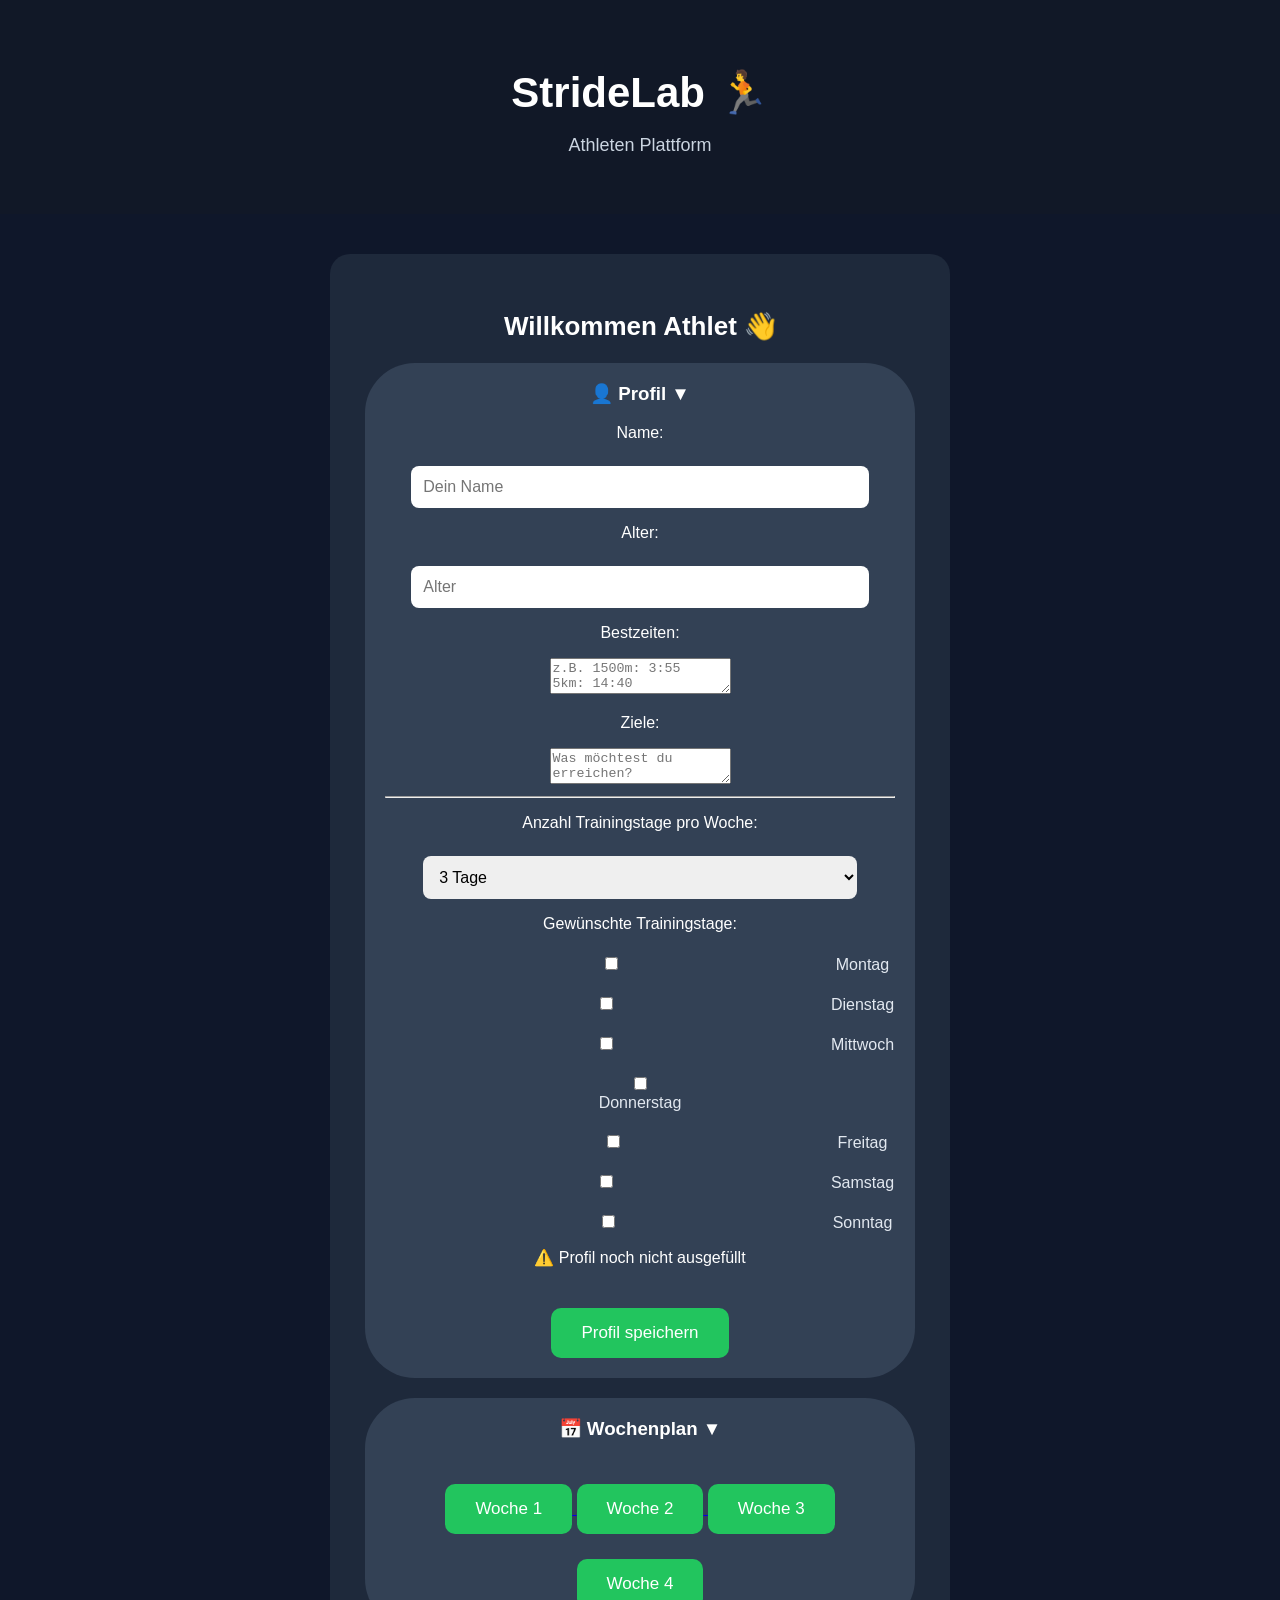
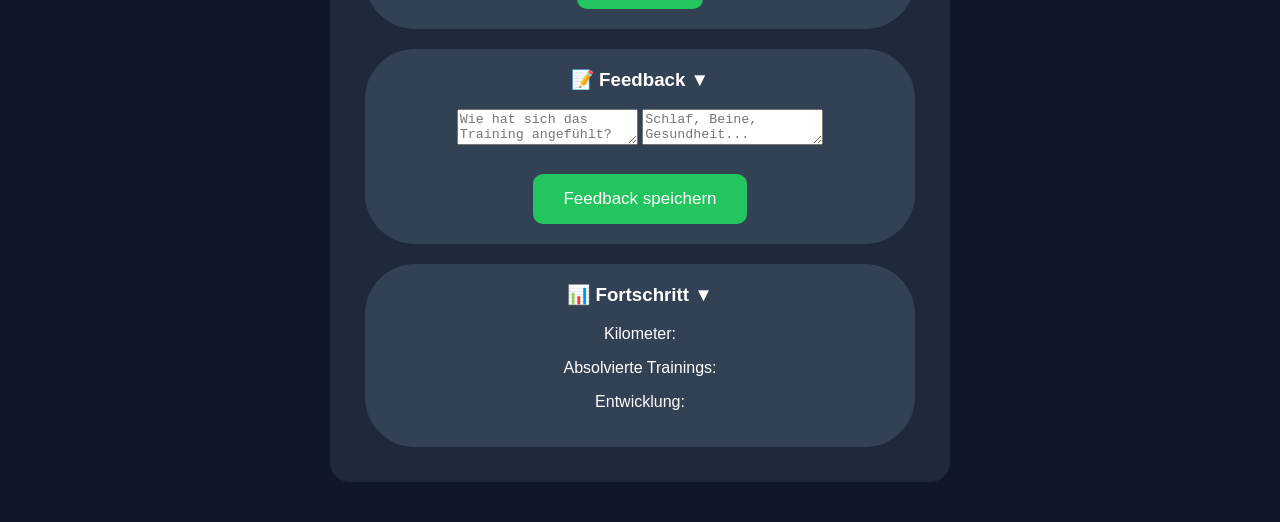
==== athlete.html @ d0e984a2 "Update athlete.html" ====
<!DOCTYPE html>
<html>

<head>
    <title>StrideLab Athlete</title>
    <link rel="stylesheet" href="style.css">
</head>


<body>


<header>

<h1>StrideLab 🏃</h1>

<p>Athleten Plattform</p>

</header>



<section>


<h2>Willkommen Athlet 👋</h2>



<div class="card">


<h3 onclick="toggleProfile()">
👤 Profil ▼
</h3>



<div id="profile">


<p>
Name:
</p>
<input id="profileName" placeholder="Dein Name">



<p>
Alter:
</p>
<input id="profileAge" type="number" placeholder="Alter">



<p>
Bestzeiten:
</p>
<textarea id="profileTimes" placeholder="z.B. 1500m: 3:55&#10;5km: 14:40&#10;10km: 31:20"></textarea>



<p>
Ziele:
</p>
<textarea id="profileGoals" placeholder="Was möchtest du erreichen?"></textarea>



<hr>



<p>
Anzahl Trainingstage pro Woche:
</p>

<select id="trainingDays">

<option value="3">3 Tage</option>
<option value="4">4 Tage</option>
<option value="5">5 Tage</option>
<option value="6">6 Tage</option>
<option value="7">7 Tage</option>

</select>



<p>
Gewünschte Trainingstage:
</p>


<label>
<input type="checkbox" class="weekday" value="Montag">
Montag
</label>


<label>
<input type="checkbox" class="weekday" value="Dienstag">
Dienstag
</label>


<label>
<input type="checkbox" class="weekday" value="Mittwoch">
Mittwoch
</label>


<label>
<input type="checkbox" class="weekday" value="Donnerstag">
Donnerstag
</label>


<label>
<input type="checkbox" class="weekday" value="Freitag">
Freitag
</label>


<label>
<input type="checkbox" class="weekday" value="Samstag">
Samstag
</label>


<label>
<input type="checkbox" class="weekday" value="Sonntag">
Sonntag
</label>


</div>



<p id="profileStatus">
⚠️ Profil noch nicht ausgefüllt
</p>


<div id="profileView" class="card" style="display:none;">

<h3>🏃 Athletenprofil</h3>

<p id="viewName"></p>

<p id="viewAge"></p>

<p id="viewTimes"></p>

<p id="viewGoals"></p>

<p id="viewTrainingDays"></p>

<p id="viewWeekdays"></p>


<button onclick="editProfile()">
✏️ Profil bearbeiten
</button>
</div>



<button id="safeButton" onclick="saveProfile()">
Profil speichern
</button>

</div>







<div class="card">


<h3 onclick="toggleWeeks()">
📅 Wochenplan ▼
</h3>



<div id="weeks">



<a href="training.html?week=1">

<button>
Woche 1
</button>

</a>



<a href="training.html?week=2">

<button>
Woche 2
</button>

</a>



<a href="training.html?week=3">

<button>
Woche 3
</button>

</a>



<a href="training.html?week=4">

<button>
Woche 4
</button>

</a>



</div>



</div>







<div class="card">


<h3 onclick="toggleFeedback()">
📝 Feedback ▼
</h3>



<div id="feedback">


<textarea placeholder="Wie hat sich das Training angefühlt?"></textarea>



<textarea placeholder="Schlaf, Beine, Gesundheit..."></textarea>



<button>
Feedback speichern
</button>



</div>



</div>







<div class="card">


<h3 onclick="toggleProgress()">
📊 Fortschritt ▼
</h3>



<div id="progress">


<p>
Kilometer:
</p>


<p>
Absolvierte Trainings:
</p>


<p>
Entwicklung:
</p>



</div>



</div>





</section>





<script src="athlete.js"></script>


</body>

</html>
---- style.css ----
body {
    font-family: Arial, sans-serif;
    background: #0f172a;
    color: white;
    text-align: center;
    margin: 0;
    padding: 0;
}

header {
    background: #111827;
    padding: 40px 20px;
}

header h1 {
    font-size: 42px;
    margin-bottom: 10px;
}

header p {
    font-size: 18px;
    color: #cbd5e1;
}

section {
    background: #1e293b;
    max-width: 550px;
    margin: 40px auto;
    padding: 35px;
    border-radius: 20px;
}

h2 {
    font-size: 26px;
}

label {
    display: block;
    margin-top: 15px;
    color: #e2e8f0;
}

select, input {
    width: 85%;
    padding: 12px;
    margin-top: 8px;
    border-radius: 8px;
    border: none;
    font-size: 16px;
}

button {
    margin-top: 25px;
    background: #22c55e;
    color: white;
    border: none;
    padding: 15px 30px;
    border-radius: 10px;
    font-size: 17px;
    cursor: pointer;
}

button:hover {
    background: #16a34a;
}

#result {
    margin-top: 30px;
    text-align: left;
    line-height: 1.8;
}
.card {
    background: #334155;
    margin-top: 20px;
    padding: 20px;
    border-radius: 50px;
}

.card h3 {
    margin-top: 0;
}
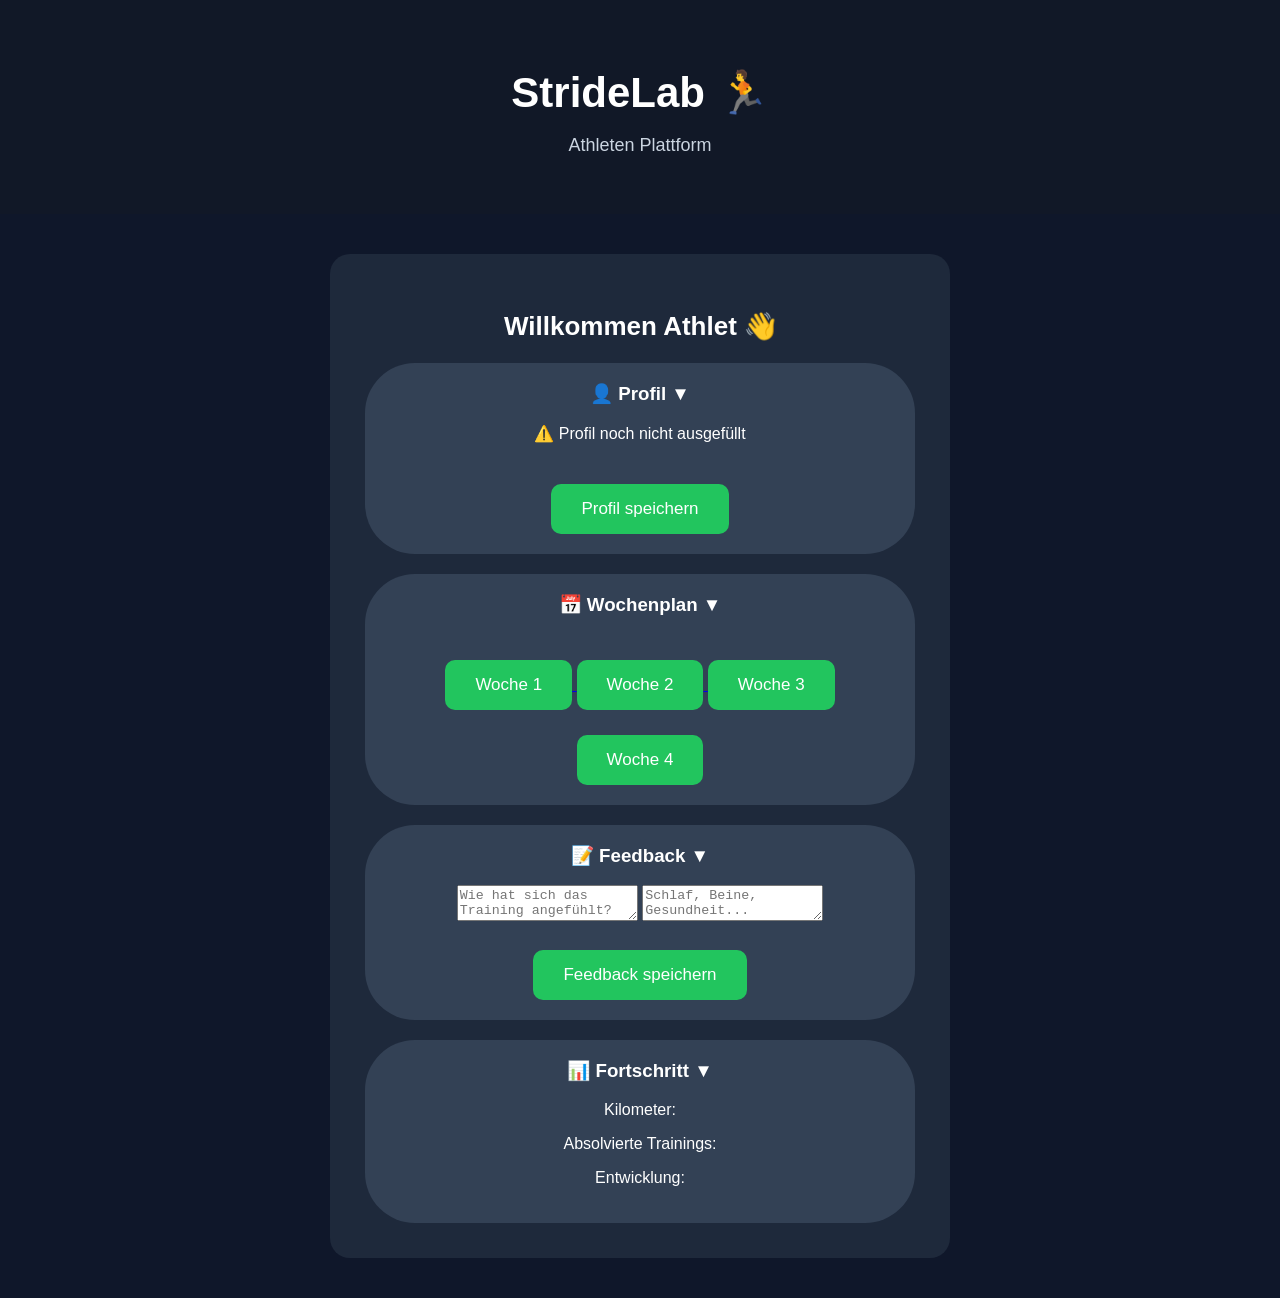
==== commit 53d13c30: "Update athlete.html" ====
--- a/athlete.html
+++ b/athlete.html
@@ -36,7 +36,7 @@
 
 
 
-<div id="profile">
+<div id="profile" style="display:none;">
 
 
 <p>
@@ -138,9 +138,7 @@
 
 
 
-<p id="profileStatus">
-⚠️ Profil noch nicht ausgefüllt
-</p>
+<p id="profileStatus"></p>
 
 
 <div id="profileView" class="card" style="display:none;">
@@ -167,7 +165,7 @@
 
 
 
-<button id="safeButton" onclick="saveProfile()">
+<button id="saveButton" onclick="saveProfile()">
 Profil speichern
 </button>
 
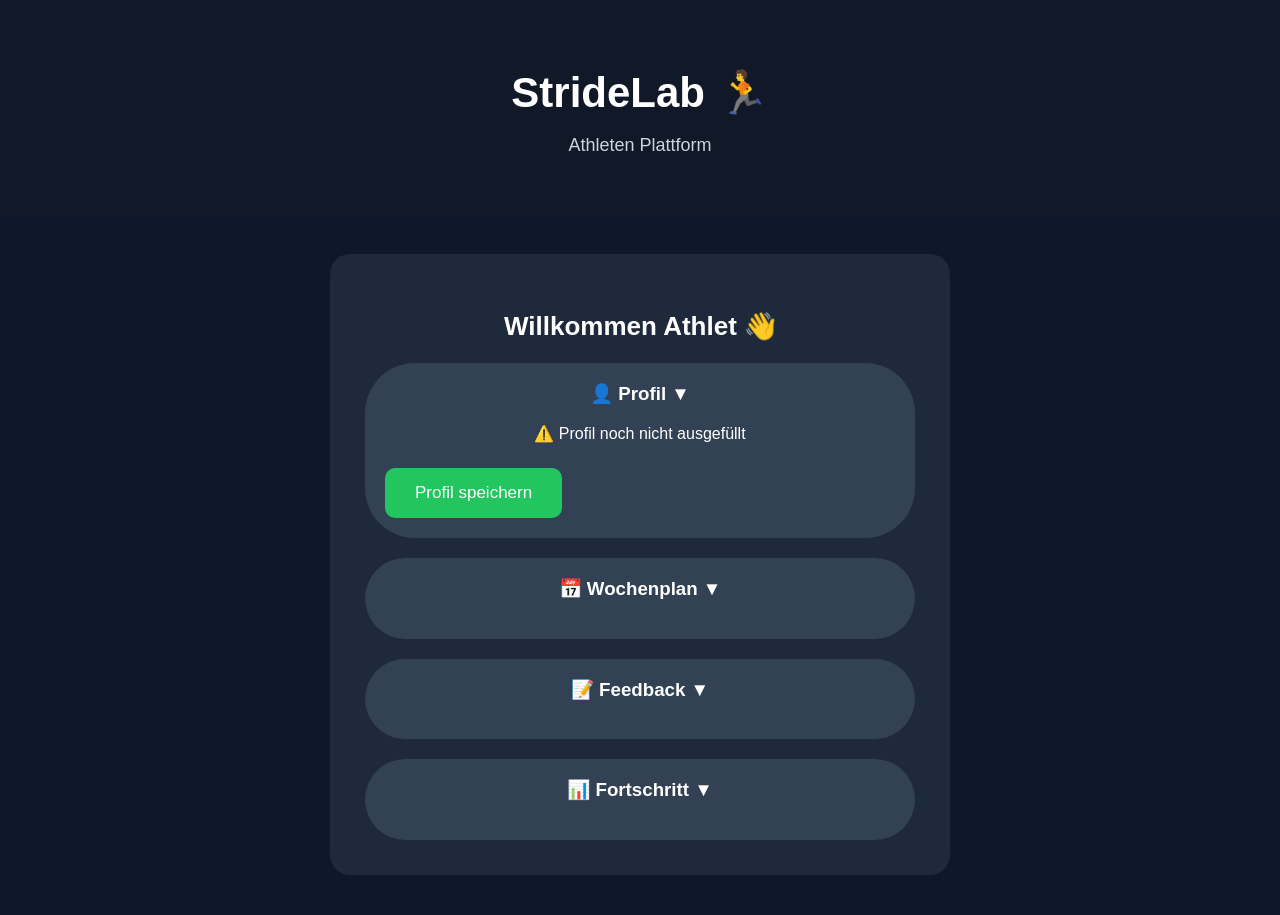
==== commit 4d4d98b5: "Update athlete.html" ====
--- a/athlete.html
+++ b/athlete.html
@@ -18,7 +18,9 @@
 
 </header>
 
-
+<button id="backToCoach" onclick="goBackToCoach()" style="display:none;">
+⬅ Zurück zum Coach
+</button>
 
 <section>
 
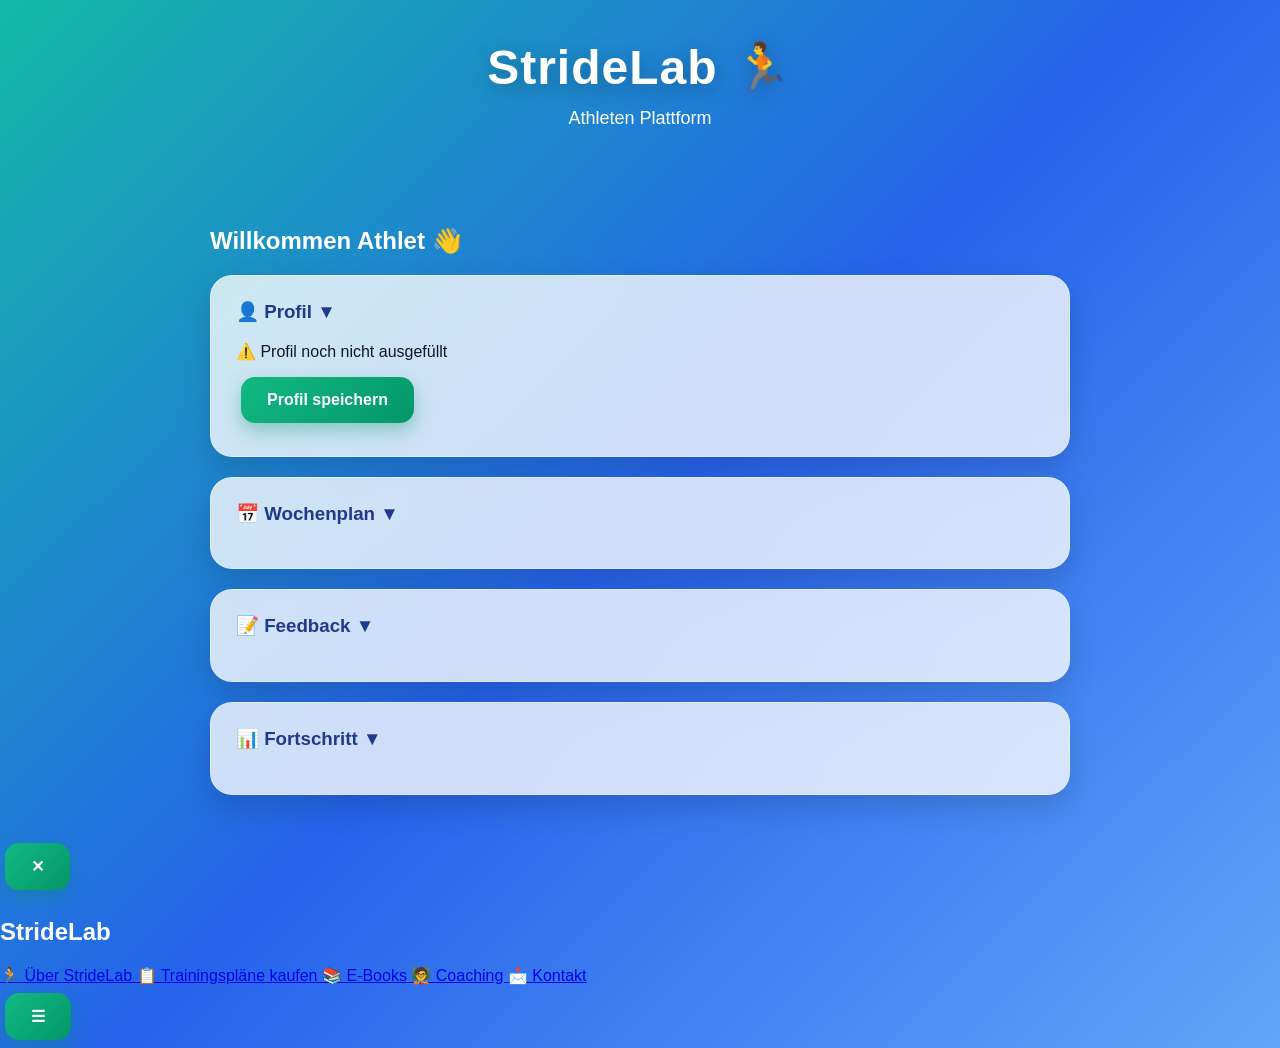
==== commit 8c73d194: "Update athlete.html" ====
--- a/athlete.html
+++ b/athlete.html
@@ -2,8 +2,10 @@
 <html>
 
 <head>
-    <title>StrideLab Athlete</title>
-    <link rel="stylesheet" href="style.css">
+
+<title>StrideLab Athlete</title>
+<link rel="stylesheet" href="style.css">
+
 </head>
 
 
@@ -17,15 +19,20 @@
 <p>Athleten Plattform</p>
 
 </header>
+
+
 
 <button id="backToCoach" onclick="goBackToCoach()" style="display:none;">
 ⬅ Zurück zum Coach
 </button>
 
+
+
 <section>
 
 
 <h2>Willkommen Athlet 👋</h2>
+
 
 
 
@@ -41,31 +48,31 @@
 <div id="profile" style="display:none;">
 
 
-<p>
-Name:
-</p>
+<p>Name:</p>
+
 <input id="profileName" placeholder="Dein Name">
 
 
 
-<p>
-Alter:
-</p>
+<p>Alter:</p>
+
 <input id="profileAge" type="number" placeholder="Alter">
 
 
 
-<p>
-Bestzeiten:
-</p>
-<textarea id="profileTimes" placeholder="z.B. 1500m: 3:55&#10;5km: 14:40&#10;10km: 31:20"></textarea>
-
-
-
-<p>
-Ziele:
-</p>
-<textarea id="profileGoals" placeholder="Was möchtest du erreichen?"></textarea>
+<p>Bestzeiten:</p>
+
+<textarea id="profileTimes"
+placeholder="z.B. 1500m: 3:55
+5km: 14:40
+10km: 31:20"></textarea>
+
+
+
+<p>Ziele:</p>
+
+<textarea id="profileGoals"
+placeholder="Was möchtest du erreichen?"></textarea>
 
 
 
@@ -73,9 +80,8 @@
 
 
 
-<p>
-Anzahl Trainingstage pro Woche:
-</p>
+<p>Anzahl Trainingstage pro Woche:</p>
+
 
 <select id="trainingDays">
 
@@ -89,9 +95,7 @@
 
 
 
-<p>
-Gewünschte Trainingstage:
-</p>
+<p>Gewünschte Trainingstage:</p>
 
 
 <label>
@@ -140,12 +144,19 @@
 
 
 
-<p id="profileStatus"></p>
+<p id="profileStatus">
+</p>
+
+
 
 
 <div id="profileView" class="card" style="display:none;">
 
-<h3>🏃 Athletenprofil</h3>
+
+<h3>
+🏃 Athletenprofil
+</h3>
+
 
 <p id="viewName"></p>
 
@@ -158,12 +169,16 @@
 <p id="viewTrainingDays"></p>
 
 <p id="viewWeekdays"></p>
+
 
 
 <button onclick="editProfile()">
 ✏️ Profil bearbeiten
 </button>
-</div>
+
+
+</div>
+
 
 
 
@@ -171,6 +186,8 @@
 Profil speichern
 </button>
 
+
+
 </div>
 
 
@@ -188,55 +205,36 @@
 
 
 
-<div id="weeks">
-
-
-
-<a href="training.html?week=1">
-
-<button>
+<div id="weeks" style="display:none;">
+
+
+
+<button onclick="openWeek(1)">
 Woche 1
 </button>
 
-</a>
-
-
-
-<a href="training.html?week=2">
-
-<button>
+
+<button onclick="openWeek(2)">
 Woche 2
 </button>
 
-</a>
-
-
-
-<a href="training.html?week=3">
-
-<button>
+
+<button onclick="openWeek(3)">
 Woche 3
 </button>
 
-</a>
-
-
-
-<a href="training.html?week=4">
-
-<button>
+
+<button onclick="openWeek(4)">
 Woche 4
 </button>
 
-</a>
-
-
-
-</div>
-
-
-
-</div>
+
+
+</div>
+
+
+</div>
+
 
 
 
@@ -253,14 +251,17 @@
 
 
 
-<div id="feedback">
-
-
-<textarea placeholder="Wie hat sich das Training angefühlt?"></textarea>
-
-
-
-<textarea placeholder="Schlaf, Beine, Gesundheit..."></textarea>
+<div id="feedback" style="display:none;">
+
+
+
+<textarea placeholder="Wie hat sich das Training angefühlt?">
+</textarea>
+
+
+
+<textarea placeholder="Schlaf, Beine, Gesundheit...">
+</textarea>
 
 
 
@@ -273,8 +274,9 @@
 </div>
 
 
-
-</div>
+</div>
+
+
 
 
 
@@ -291,7 +293,8 @@
 
 
 
-<div id="progress">
+<div id="progress" style="display:none;">
+
 
 
 <p>
@@ -313,8 +316,8 @@
 </div>
 
 
-
-</div>
+</div>
+
 
 
 
@@ -330,5 +333,47 @@
 
 
 </body>
+  <div id="sideMenu" class="side-menu">
+
+<button class="close-menu" onclick="toggleMenu()">
+✕
+</button>
+
+
+<h2>StrideLab</h2>
+
+
+<a href="#">
+🏃 Über StrideLab
+</a>
+
+
+<a href="#">
+📋 Trainingspläne kaufen
+</a>
+
+
+<a href="#">
+📚 E-Books
+</a>
+
+
+<a href="#">
+🧑‍🏫 Coaching
+</a>
+
+
+<a href="#">
+📩 Kontakt
+</a>
+
+
+</div>
+
+
+
+<button class="menu-button" onclick="toggleMenu()">
+☰
+</button>
 
 </html>
--- a/style.css
+++ b/style.css
@@ -1,82 +1,557 @@
+* {
+    box-sizing: border-box;
+}
+
+
 body {
-    font-family: Arial, sans-serif;
-    background: #0f172a;
+
+    margin: 0;
+
+    font-family: Arial, Helvetica, sans-serif;
+
+    min-height: 100vh;
+
+    background:
+    linear-gradient(
+        135deg,
+        #14b8a6 0%,
+        #2563eb 50%,
+        #60a5fa 100%
+    );
+
     color: white;
+
+}
+
+
+
+/* HEADER / BRANDING */
+
+
+header {
+
     text-align: center;
+
+    padding: 40px 20px;
+
+    background: transparent;
+
+}
+
+
+
+header h1 {
+
+    font-size: 48px;
+
+    font-weight: 800;
+
+    letter-spacing: 1px;
+
     margin: 0;
-    padding: 0;
-}
-
-header {
-    background: #111827;
-    padding: 40px 20px;
-}
-
-header h1 {
-    font-size: 42px;
-    margin-bottom: 10px;
-}
+
+    text-shadow:
+    0 5px 20px rgba(0,0,0,0.25);
+
+}
+
+
 
 header p {
+
     font-size: 18px;
-    color: #cbd5e1;
-}
+
+    margin-top: 12px;
+
+    font-weight: 500;
+
+}
+
+
+
+
+
 
 section {
-    background: #1e293b;
-    max-width: 550px;
-    margin: 40px auto;
-    padding: 35px;
-    border-radius: 20px;
-}
-
-h2 {
-    font-size: 26px;
-}
-
-label {
-    display: block;
-    margin-top: 15px;
-    color: #e2e8f0;
-}
-
-select, input {
-    width: 85%;
-    padding: 12px;
-    margin-top: 8px;
-    border-radius: 8px;
-    border: none;
+
+    max-width: 900px;
+
+    margin: auto;
+
+    padding: 20px;
+
+}
+
+
+
+
+
+
+
+/* CARDS */
+
+
+.card {
+
+    background:
+
+    rgba(255,255,255,0.78);
+
+
+    backdrop-filter:
+
+    blur(10px);
+
+
+    color: #0f172a;
+
+
+    border-radius: 22px;
+
+
+    padding: 25px;
+
+
+    margin: 20px 0;
+
+
+    border:
+
+    1px solid rgba(255,255,255,0.35);
+
+
+    box-shadow:
+
+    0 12px 30px rgba(0,0,0,0.15);
+
+}
+
+
+
+
+
+.card h2,
+.card h3,
+.card h4 {
+
+    color:
+
+    #1e3a8a;
+
+    margin-top: 0;
+
+}
+
+
+
+
+
+
+
+/* INPUTS */
+
+
+input,
+textarea,
+select {
+
+
+    width: 100%;
+
+
+    padding: 14px;
+
+
+    margin: 8px 0 18px 0;
+
+
+    border-radius: 12px;
+
+
+    border:
+
+    1px solid #cbd5e1;
+
+
+    background:
+
+    rgba(255,255,255,0.95);
+
+
+    color:
+
+    #0f172a;
+
+
     font-size: 16px;
-}
+
+
+}
+
+
+
+input::placeholder,
+textarea::placeholder {
+
+
+    color:
+
+    #64748b;
+
+}
+
+
+
+textarea {
+
+    min-height: 120px;
+
+    resize: vertical;
+
+}
+
+
+
+
+
+
+
+/* BUTTONS */
+
 
 button {
-    margin-top: 25px;
-    background: #22c55e;
-    color: white;
-    border: none;
-    padding: 15px 30px;
-    border-radius: 10px;
-    font-size: 17px;
-    cursor: pointer;
-}
+
+
+    background:
+
+    linear-gradient(
+        135deg,
+        #10b981,
+        #059669
+    );
+
+
+    color:
+
+    white;
+
+
+    border:
+
+    none;
+
+
+    padding:
+
+    14px 26px;
+
+
+    border-radius:
+
+    14px;
+
+
+    font-size:
+
+    16px;
+
+
+    font-weight:
+
+    bold;
+
+
+    cursor:
+
+    pointer;
+
+
+    margin:
+
+    8px 5px;
+
+
+    box-shadow:
+
+    0 8px 18px rgba(5,150,105,0.35);
+
+
+    transition:
+
+    0.25s;
+
+}
+
+
 
 button:hover {
-    background: #16a34a;
-}
-
-#result {
-    margin-top: 30px;
-    text-align: left;
-    line-height: 1.8;
-}
-.card {
-    background: #334155;
-    margin-top: 20px;
-    padding: 20px;
-    border-radius: 50px;
-}
-
-.card h3 {
-    margin-top: 0;
-}
-
+
+
+    transform:
+
+    translateY(-3px);
+
+
+    box-shadow:
+
+    0 12px 25px rgba(5,150,105,0.45);
+
+
+}
+
+
+
+
+
+
+
+
+/* WOCHENPLAN */
+
+
+#weeks button {
+
+    width: 100%;
+
+}
+
+
+
+
+
+
+
+
+/* PROFIL */
+
+
+#profileView {
+
+
+    background:
+
+    rgba(255,255,255,0.65);
+
+
+}
+
+
+
+
+
+
+
+
+/* TRAINING TABELLE */
+
+
+table {
+
+
+    width: 100%;
+
+
+    border-collapse:
+
+    collapse;
+
+
+    background:
+
+    rgba(255,255,255,0.9);
+
+
+    color:
+
+    #0f172a;
+
+
+}
+
+
+
+th {
+
+
+    background:
+
+    #2563eb;
+
+
+    color:
+
+    white;
+
+
+    padding:
+
+    15px;
+
+
+}
+
+
+
+td {
+
+
+    padding:
+
+    15px;
+
+
+    vertical-align:
+
+    top;
+
+
+}
+
+
+
+table textarea {
+
+
+    min-height:
+
+    150px;
+
+
+}
+
+
+
+
+
+
+
+
+/* ZURÜCK BUTTON */
+
+
+#backToCoach {
+
+
+    background:
+
+    #475569;
+
+
+}
+
+
+
+
+
+
+
+
+/* COACH BEREICH */
+
+
+.coach-login {
+
+
+    transform:
+
+    scale(0.9);
+
+
+    opacity:
+
+    0.85;
+
+
+}
+
+
+
+
+
+
+
+
+/* BRAND TEXT */
+
+
+.brand-text {
+
+
+    text-align:
+
+    center;
+
+
+    font-size:
+
+    20px;
+
+
+    font-weight:
+
+    bold;
+
+
+}
+
+
+
+
+
+
+
+
+/* MOBILE */
+
+
+@media(max-width:600px){
+
+
+    header h1 {
+
+
+        font-size:
+
+        36px;
+
+
+    }
+
+
+
+    section {
+
+
+        padding:
+
+        12px;
+
+
+    }
+
+
+
+    .card {
+
+
+        padding:
+
+        18px;
+
+
+    }
+
+
+
+    button {
+
+
+        width:
+
+        100%;
+
+
+    }
+
+
+}
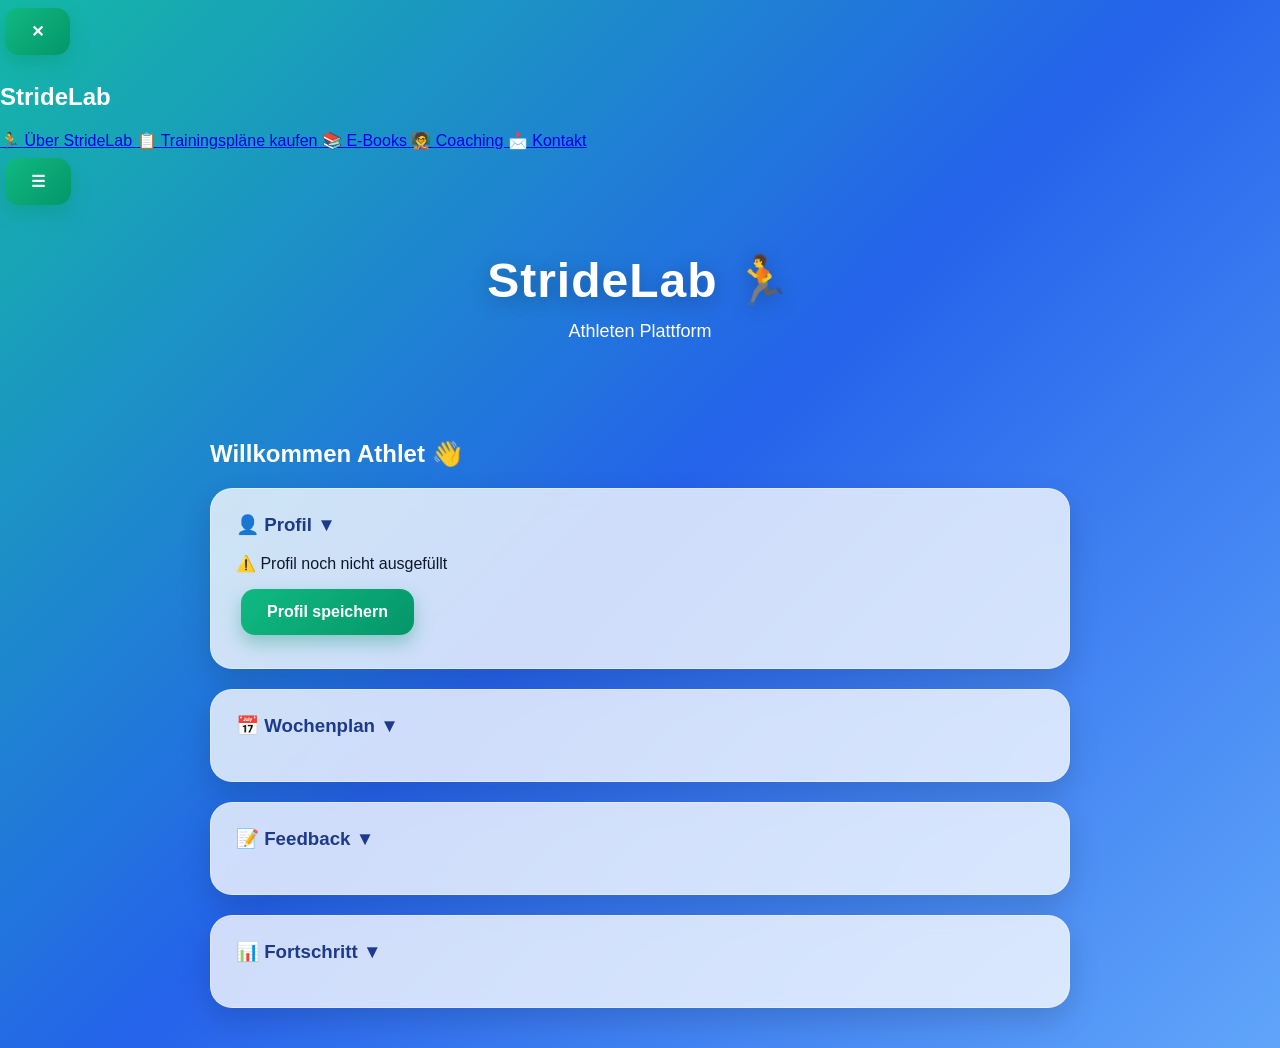
==== commit 901a8d9d: "Update athlete.html" ====
--- a/athlete.html
+++ b/athlete.html
@@ -10,6 +10,48 @@
 
 
 <body>
+  <div id="sideMenu" class="side-menu">
+
+<button class="close-menu" onclick="toggleMenu()">
+✕
+</button>
+
+
+<h2>StrideLab</h2>
+
+
+<a href="#">
+🏃 Über StrideLab
+</a>
+
+
+<a href="#">
+📋 Trainingspläne kaufen
+</a>
+
+
+<a href="#">
+📚 E-Books
+</a>
+
+
+<a href="#">
+🧑‍🏫 Coaching
+</a>
+
+
+<a href="#">
+📩 Kontakt
+</a>
+
+
+</div>
+
+
+
+<button class="menu-button" onclick="toggleMenu()">
+☰
+</button>
 
 
 <header>
@@ -333,47 +375,5 @@
 
 
 </body>
-  <div id="sideMenu" class="side-menu">
-
-<button class="close-menu" onclick="toggleMenu()">
-✕
-</button>
-
-
-<h2>StrideLab</h2>
-
-
-<a href="#">
-🏃 Über StrideLab
-</a>
-
-
-<a href="#">
-📋 Trainingspläne kaufen
-</a>
-
-
-<a href="#">
-📚 E-Books
-</a>
-
-
-<a href="#">
-🧑‍🏫 Coaching
-</a>
-
-
-<a href="#">
-📩 Kontakt
-</a>
-
-
-</div>
-
-
-
-<button class="menu-button" onclick="toggleMenu()">
-☰
-</button>
 
 </html>
